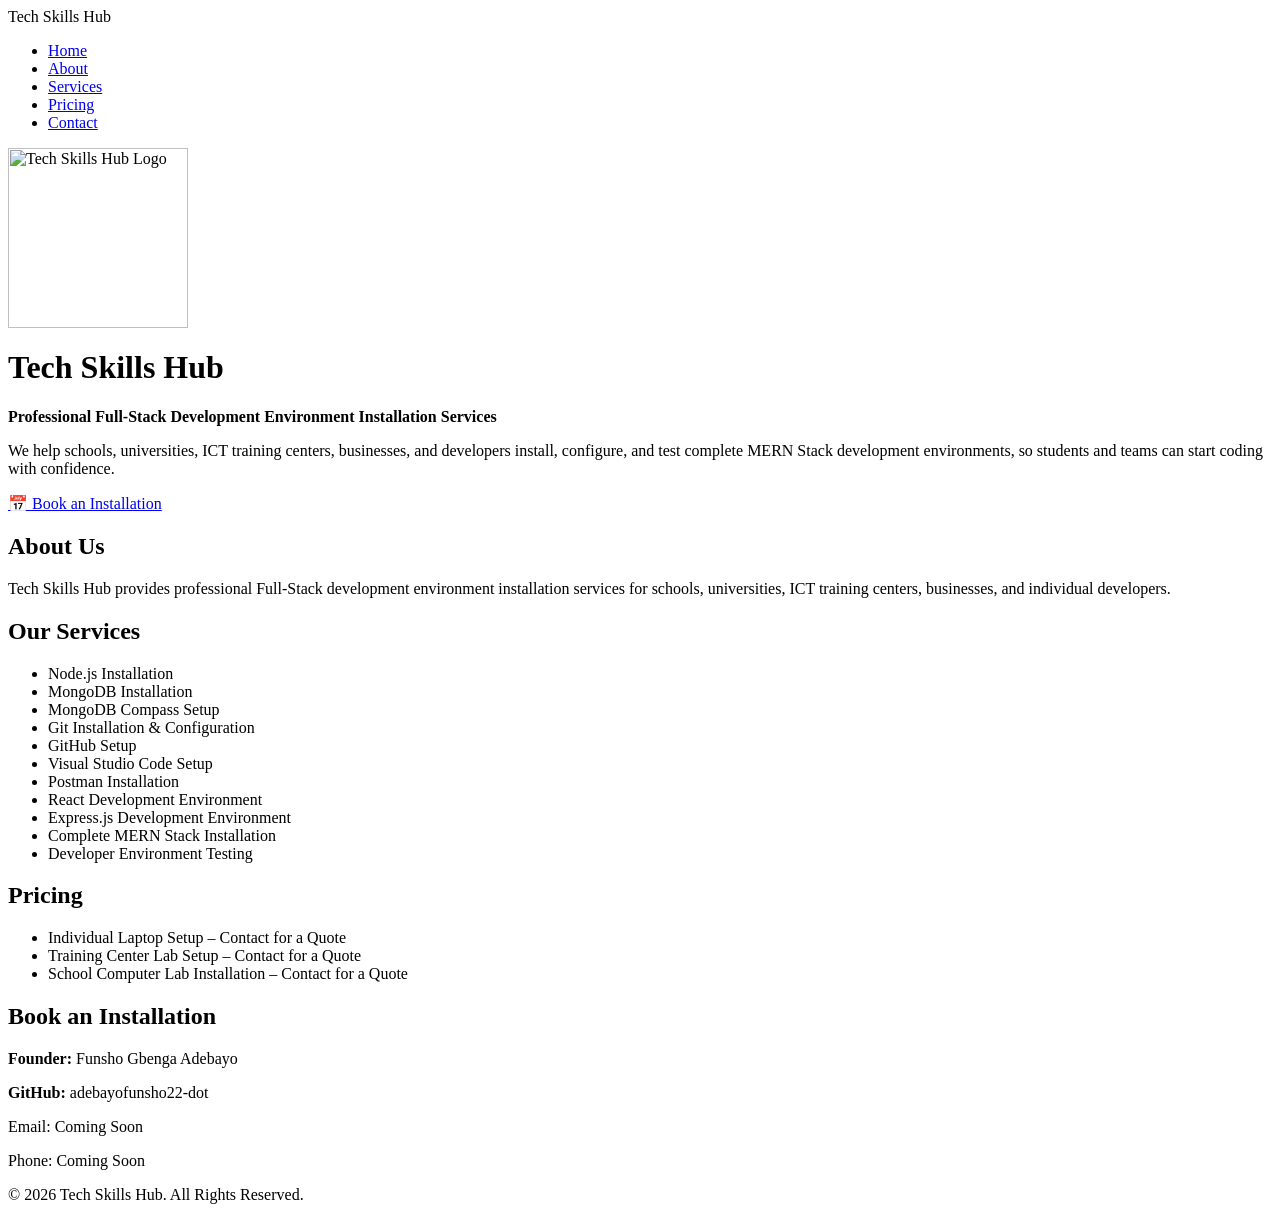
==== index.html @ 8b50cafe "Move website to repository root for GitHub Pages" ====
<body>

<nav>
    <div class="logo">Tech Skills Hub</div>

    <ul>
        <li><a href="#">Home</a></li>
        <li><a href="#about">About</a></li>
        <li><a href="#services">Services</a></li>
        <li><a href="#pricing">Pricing</a></li>
        <li><a href="#contact">Contact</a></li>
    </ul>
</nav>

<header>
    <img src="images/logo.png" alt="Tech Skills Hub Logo" width="180">

    <h1>Tech Skills Hub</h1>

    <p><strong>Professional Full-Stack Development Environment Installation Services</strong></p>

    <p>
        We help schools, universities, ICT training centers, businesses, and developers
        install, configure, and test complete MERN Stack development environments,
        so students and teams can start coding with confidence.
    </p>

    <a href="#contact" class="btn">📅 Book an Installation</a>
</header>

<section id="about">
    <h2>About Us</h2>

    <p>
        Tech Skills Hub provides professional Full-Stack development environment
        installation services for schools, universities, ICT training centers,
        businesses, and individual developers.
    </p>
</section>

<section id="services">
    <h2>Our Services</h2>

    <ul>
        <li>Node.js Installation</li>
        <li>MongoDB Installation</li>
        <li>MongoDB Compass Setup</li>
        <li>Git Installation & Configuration</li>
        <li>GitHub Setup</li>
        <li>Visual Studio Code Setup</li>
        <li>Postman Installation</li>
        <li>React Development Environment</li>
        <li>Express.js Development Environment</li>
        <li>Complete MERN Stack Installation</li>
        <li>Developer Environment Testing</li>
    </ul>
</section>

<section id="pricing">
    <h2>Pricing</h2>

    <ul>
        <li>Individual Laptop Setup – Contact for a Quote</li>
        <li>Training Center Lab Setup – Contact for a Quote</li>
        <li>School Computer Lab Installation – Contact for a Quote</li>
    </ul>
</section>

<section id="contact">
    <h2>Book an Installation</h2>

    <p><strong>Founder:</strong> Funsho Gbenga Adebayo</p>

    <p><strong>GitHub:</strong> adebayofunsho22-dot</p>

    <p>Email: Coming Soon</p>

    <p>Phone: Coming Soon</p>
</section>

<footer>
    <p>© 2026 Tech Skills Hub. All Rights Reserved.</p>
</footer>

</body>
</html>
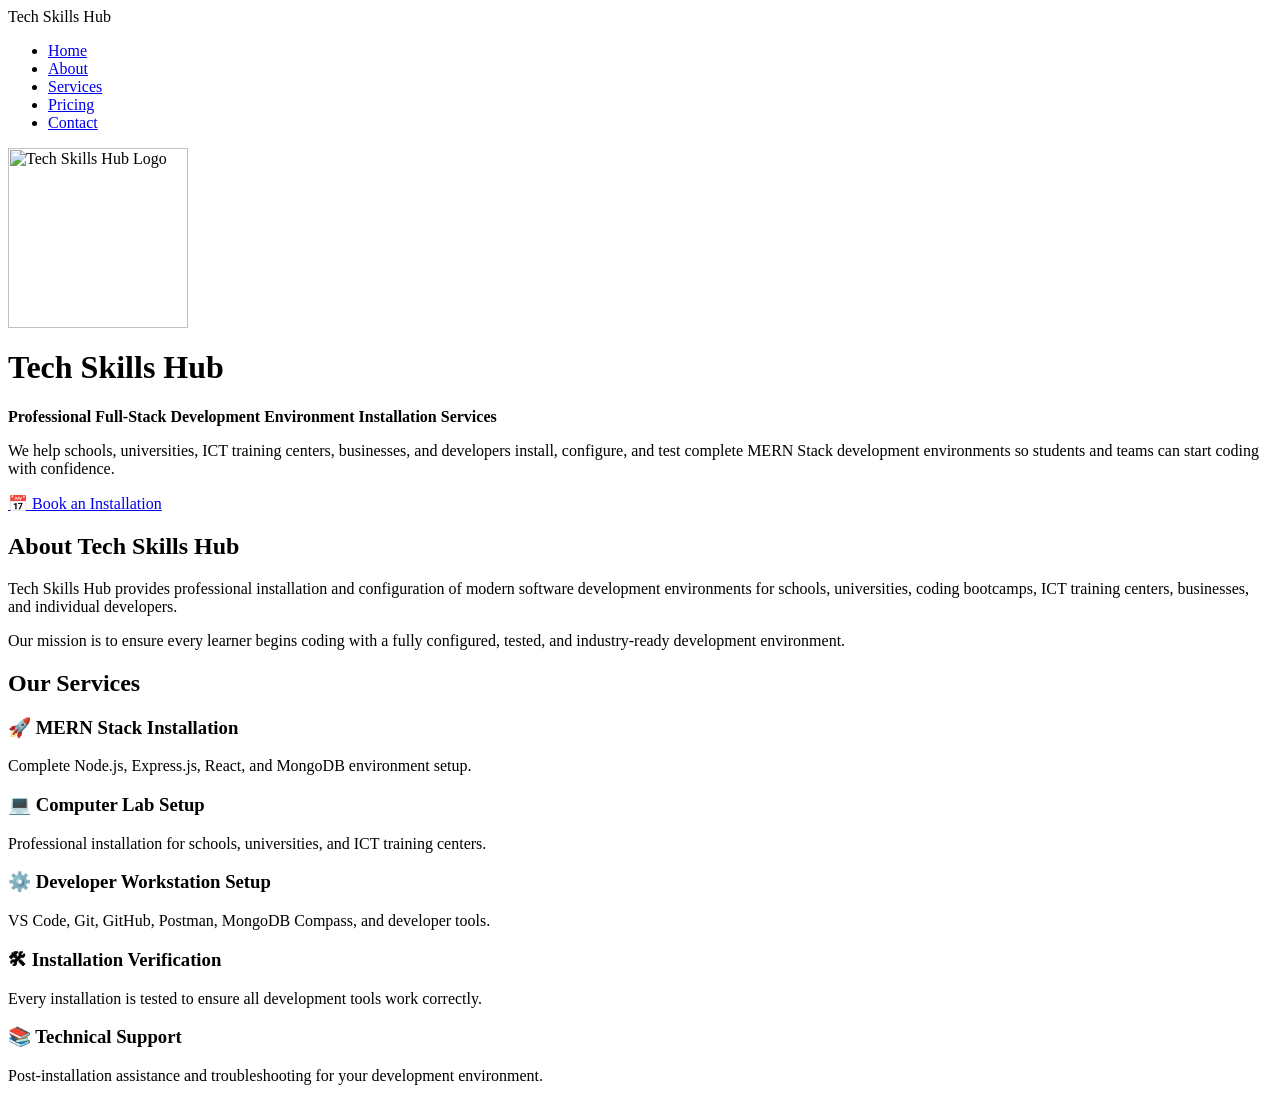
==== commit ef58187b: "Add modern service cards and responsive styling" ====
--- a/index.html
+++ b/index.html
@@ -20,67 +20,60 @@
     <p><strong>Professional Full-Stack Development Environment Installation Services</strong></p>
 
     <p>
-        We help schools, universities, ICT training centers, businesses, and developers
-        install, configure, and test complete MERN Stack development environments,
-        so students and teams can start coding with confidence.
+        We help schools, universities, ICT training centers, businesses, and
+        developers install, configure, and test complete MERN Stack
+        development environments so students and teams can start coding with
+        confidence.
     </p>
 
     <a href="#contact" class="btn">📅 Book an Installation</a>
 </header>
 
 <section id="about">
-    <h2>About Us</h2>
+
+    <h2>About Tech Skills Hub</h2>
 
     <p>
-        Tech Skills Hub provides professional Full-Stack development environment
-        installation services for schools, universities, ICT training centers,
+        Tech Skills Hub provides professional installation and configuration
+        of modern software development environments for schools,
+        universities, coding bootcamps, ICT training centers,
         businesses, and individual developers.
     </p>
+
+    <p>
+        Our mission is to ensure every learner begins coding with a fully
+        configured, tested, and industry-ready development environment.
+    </p>
+
 </section>
 
 <section id="services">
+
     <h2>Our Services</h2>
 
-    <ul>
-        <li>Node.js Installation</li>
-        <li>MongoDB Installation</li>
-        <li>MongoDB Compass Setup</li>
-        <li>Git Installation & Configuration</li>
-        <li>GitHub Setup</li>
-        <li>Visual Studio Code Setup</li>
-        <li>Postman Installation</li>
-        <li>React Development Environment</li>
-        <li>Express.js Development Environment</li>
-        <li>Complete MERN Stack Installation</li>
-        <li>Developer Environment Testing</li>
-    </ul>
+    <div class="service-card">
+        <h3>🚀 MERN Stack Installation</h3>
+        <p>Complete Node.js, Express.js, React, and MongoDB environment setup.</p>
+    </div>
+
+    <div class="service-card">
+        <h3>💻 Computer Lab Setup</h3>
+        <p>Professional installation for schools, universities, and ICT training centers.</p>
+    </div>
+
+    <div class="service-card">
+        <h3>⚙️ Developer Workstation Setup</h3>
+        <p>VS Code, Git, GitHub, Postman, MongoDB Compass, and developer tools.</p>
+    </div>
+
+    <div class="service-card">
+        <h3>🛠 Installation Verification</h3>
+        <p>Every installation is tested to ensure all development tools work correctly.</p>
+    </div>
+
+    <div class="service-card">
+        <h3>📚 Technical Support</h3>
+        <p>Post-installation assistance and troubleshooting for your development environment.</p>
+    </div>
+
 </section>
-
-<section id="pricing">
-    <h2>Pricing</h2>
-
-    <ul>
-        <li>Individual Laptop Setup – Contact for a Quote</li>
-        <li>Training Center Lab Setup – Contact for a Quote</li>
-        <li>School Computer Lab Installation – Contact for a Quote</li>
-    </ul>
-</section>
-
-<section id="contact">
-    <h2>Book an Installation</h2>
-
-    <p><strong>Founder:</strong> Funsho Gbenga Adebayo</p>
-
-    <p><strong>GitHub:</strong> adebayofunsho22-dot</p>
-
-    <p>Email: Coming Soon</p>
-
-    <p>Phone: Coming Soon</p>
-</section>
-
-<footer>
-    <p>© 2026 Tech Skills Hub. All Rights Reserved.</p>
-</footer>
-
-</body>
-</html>
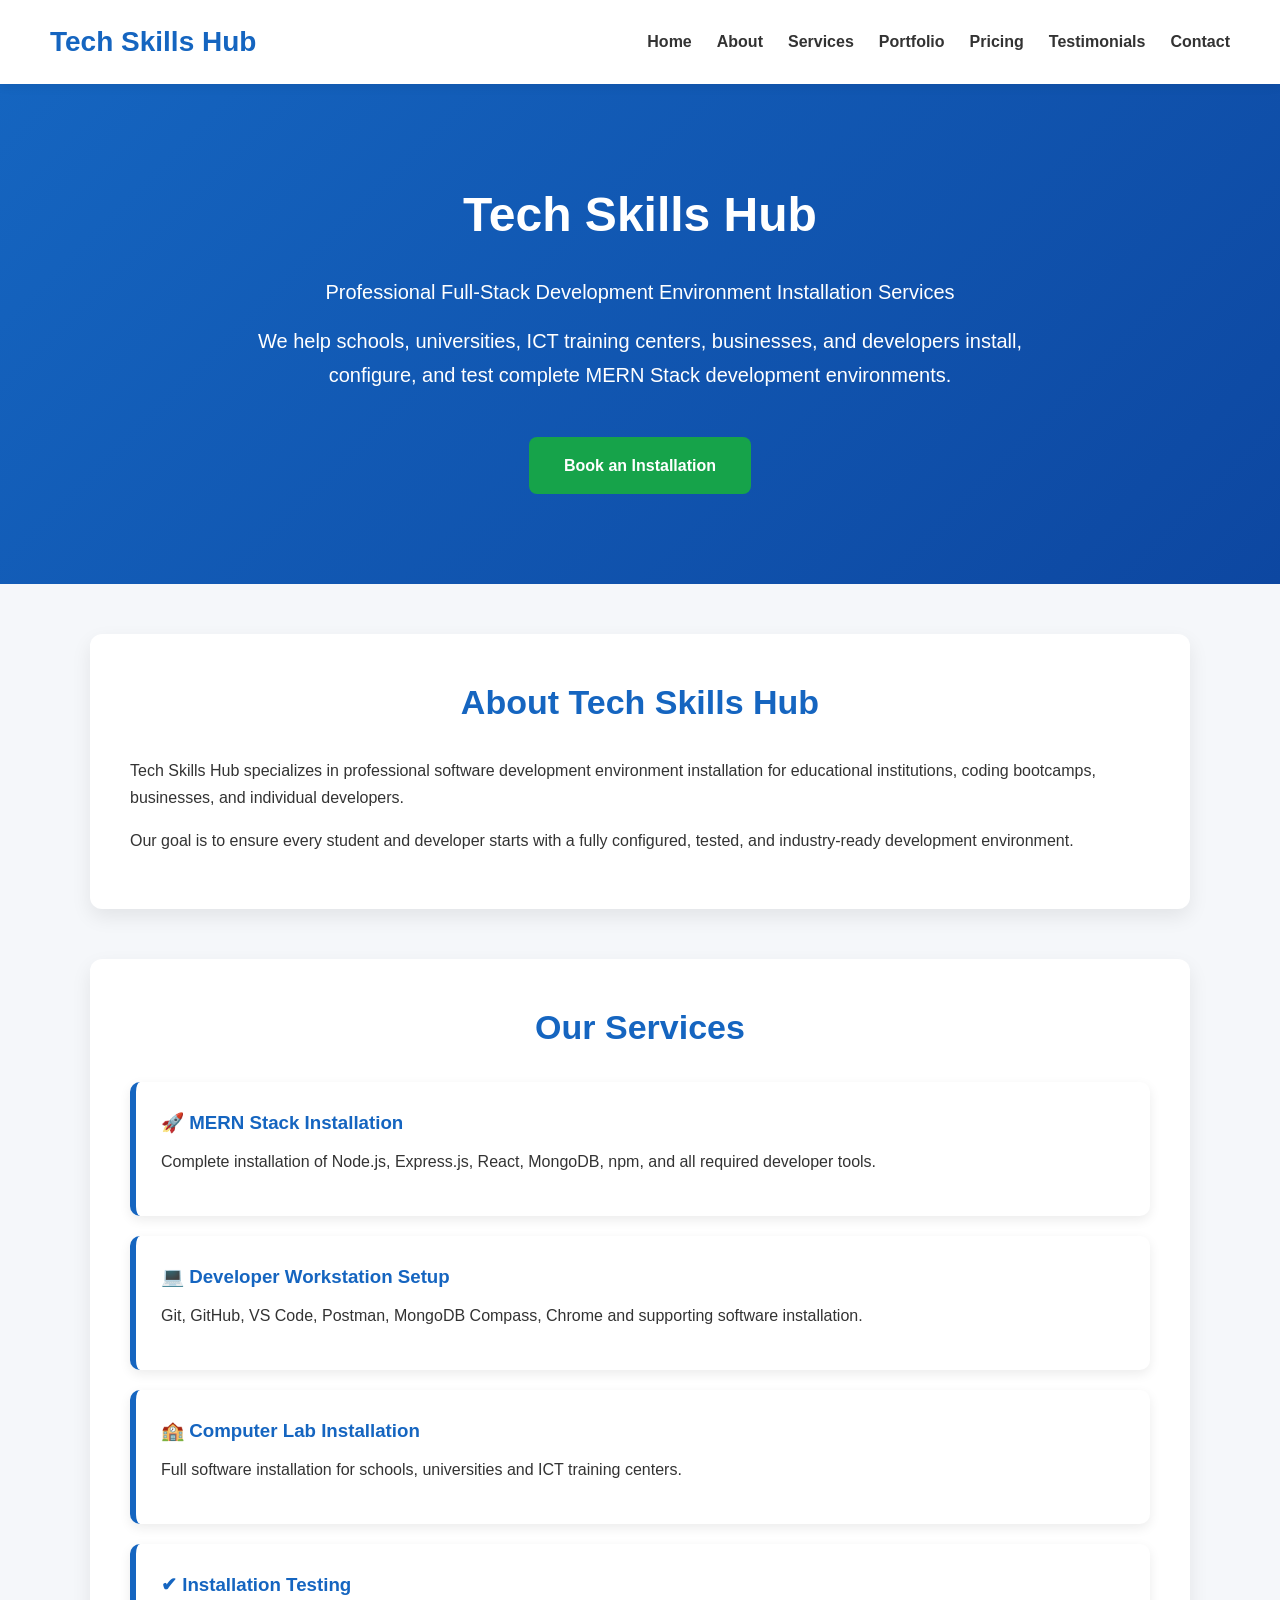
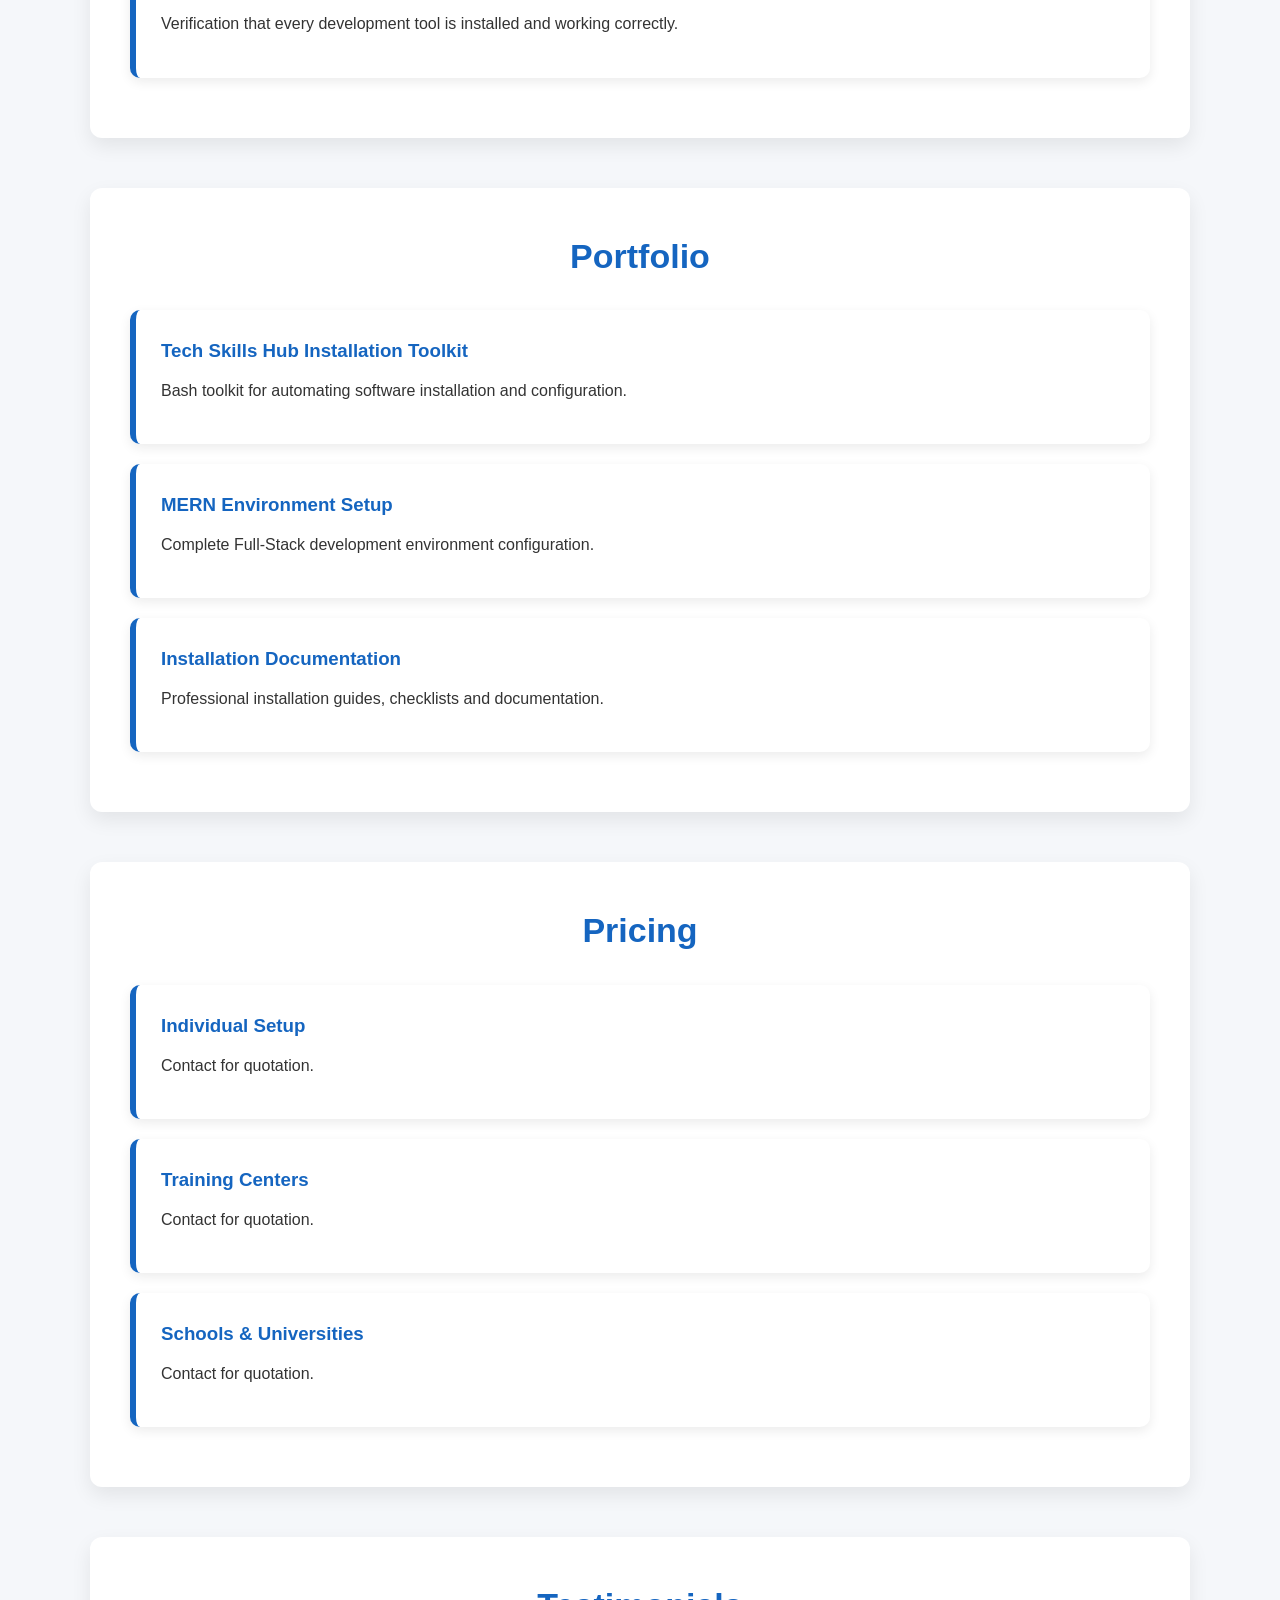
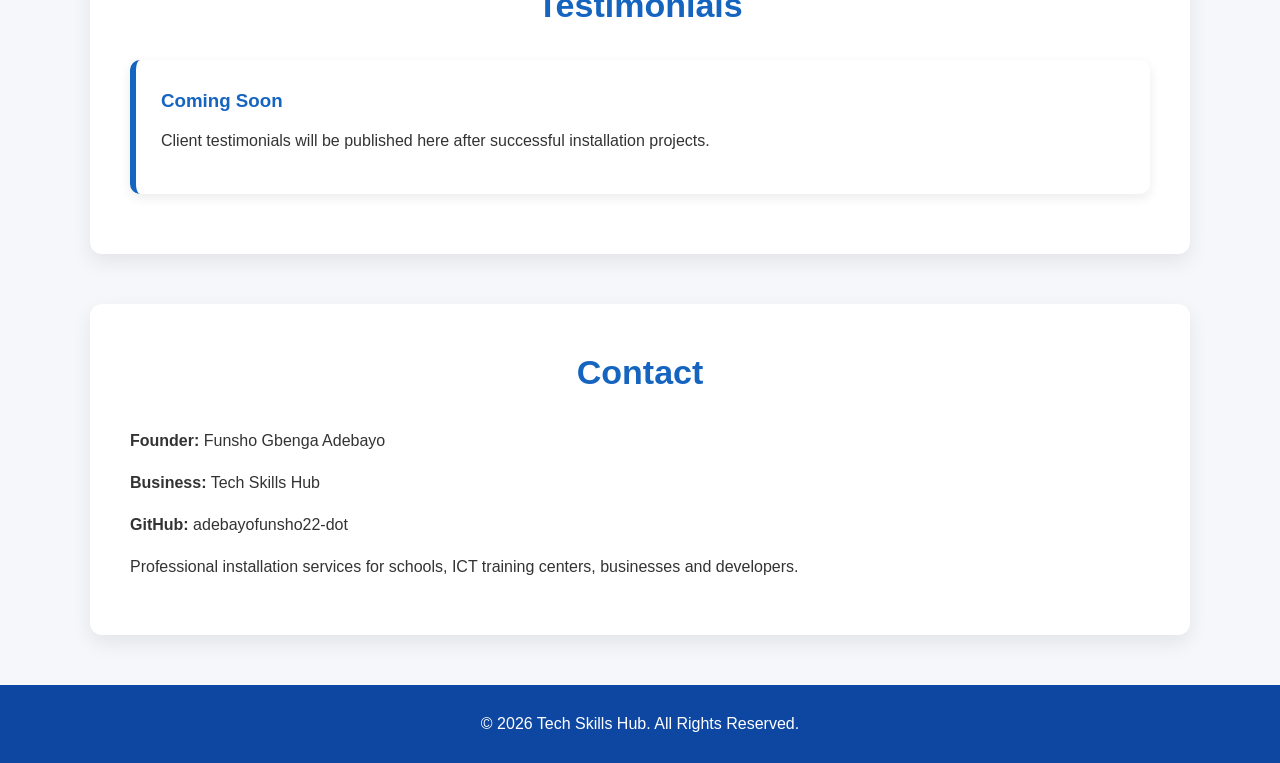
==== commit 03f4dbe9: "Replace index.html with clean Version 1.0" ====
--- a/index.html
+++ b/index.html
@@ -1,32 +1,44 @@
+<!DOCTYPE html>
+<html lang="en">
+<head>
+    <meta charset="UTF-8">
+    <meta name="viewport" content="width=device-width, initial-scale=1.0">
+    <title>Tech Skills Hub | Professional Full-Stack Installation Services</title>
+    <link rel="stylesheet" href="style.css">
+</head>
+
 <body>
 
 <nav>
     <div class="logo">Tech Skills Hub</div>
 
     <ul>
-        <li><a href="#">Home</a></li>
+        <li><a href="#home">Home</a></li>
         <li><a href="#about">About</a></li>
         <li><a href="#services">Services</a></li>
+        <li><a href="#portfolio">Portfolio</a></li>
         <li><a href="#pricing">Pricing</a></li>
+        <li><a href="#testimonials">Testimonials</a></li>
         <li><a href="#contact">Contact</a></li>
     </ul>
 </nav>
 
-<header>
-    <img src="images/logo.png" alt="Tech Skills Hub Logo" width="180">
+<header id="home">
 
     <h1>Tech Skills Hub</h1>
 
-    <p><strong>Professional Full-Stack Development Environment Installation Services</strong></p>
+    <p>
+        Professional Full-Stack Development Environment Installation Services
+    </p>
 
     <p>
         We help schools, universities, ICT training centers, businesses, and
         developers install, configure, and test complete MERN Stack
-        development environments so students and teams can start coding with
-        confidence.
+        development environments.
     </p>
 
-    <a href="#contact" class="btn">📅 Book an Installation</a>
+    <a href="#contact" class="btn">Book an Installation</a>
+
 </header>
 
 <section id="about">
@@ -34,15 +46,14 @@
     <h2>About Tech Skills Hub</h2>
 
     <p>
-        Tech Skills Hub provides professional installation and configuration
-        of modern software development environments for schools,
-        universities, coding bootcamps, ICT training centers,
-        businesses, and individual developers.
+        Tech Skills Hub specializes in professional software development
+        environment installation for educational institutions, coding
+        bootcamps, businesses, and individual developers.
     </p>
 
     <p>
-        Our mission is to ensure every learner begins coding with a fully
-        configured, tested, and industry-ready development environment.
+        Our goal is to ensure every student and developer starts with a
+        fully configured, tested, and industry-ready development environment.
     </p>
 
 </section>
@@ -53,27 +64,132 @@
 
     <div class="service-card">
         <h3>🚀 MERN Stack Installation</h3>
-        <p>Complete Node.js, Express.js, React, and MongoDB environment setup.</p>
+        <p>
+            Complete installation of Node.js, Express.js, React,
+            MongoDB, npm, and all required developer tools.
+        </p>
     </div>
 
     <div class="service-card">
-        <h3>💻 Computer Lab Setup</h3>
-        <p>Professional installation for schools, universities, and ICT training centers.</p>
+        <h3>💻 Developer Workstation Setup</h3>
+        <p>
+            Git, GitHub, VS Code, Postman, MongoDB Compass,
+            Chrome and supporting software installation.
+        </p>
     </div>
 
     <div class="service-card">
-        <h3>⚙️ Developer Workstation Setup</h3>
-        <p>VS Code, Git, GitHub, Postman, MongoDB Compass, and developer tools.</p>
+        <h3>🏫 Computer Lab Installation</h3>
+        <p>
+            Full software installation for schools,
+            universities and ICT training centers.
+        </p>
     </div>
 
     <div class="service-card">
-        <h3>🛠 Installation Verification</h3>
-        <p>Every installation is tested to ensure all development tools work correctly.</p>
+        <h3>✔ Installation Testing</h3>
+        <p>
+            Verification that every development tool
+            is installed and working correctly.
+        </p>
+    </div>
+
+</section>
+
+<section id="portfolio">
+
+    <h2>Portfolio</h2>
+
+    <div class="service-card">
+        <h3>Tech Skills Hub Installation Toolkit</h3>
+        <p>
+            Bash toolkit for automating software installation
+            and configuration.
+        </p>
     </div>
 
     <div class="service-card">
-        <h3>📚 Technical Support</h3>
-        <p>Post-installation assistance and troubleshooting for your development environment.</p>
+        <h3>MERN Environment Setup</h3>
+        <p>
+            Complete Full-Stack development environment
+            configuration.
+        </p>
+    </div>
+
+    <div class="service-card">
+        <h3>Installation Documentation</h3>
+        <p>
+            Professional installation guides,
+            checklists and documentation.
+        </p>
     </div>
 
 </section>
+
+<section id="pricing">
+
+    <h2>Pricing</h2>
+
+    <div class="service-card">
+        <h3>Individual Setup</h3>
+        <p>Contact for quotation.</p>
+    </div>
+
+    <div class="service-card">
+        <h3>Training Centers</h3>
+        <p>Contact for quotation.</p>
+    </div>
+
+    <div class="service-card">
+        <h3>Schools & Universities</h3>
+        <p>Contact for quotation.</p>
+    </div>
+
+</section>
+
+<section id="testimonials">
+
+    <h2>Testimonials</h2>
+
+    <div class="service-card">
+
+        <h3>Coming Soon</h3>
+
+        <p>
+            Client testimonials will be published here
+            after successful installation projects.
+        </p>
+
+    </div>
+
+</section>
+
+<section id="contact">
+
+    <h2>Contact</h2>
+
+    <p><strong>Founder:</strong> Funsho Gbenga Adebayo</p>
+
+    <p><strong>Business:</strong> Tech Skills Hub</p>
+
+    <p><strong>GitHub:</strong> adebayofunsho22-dot</p>
+
+    <p>
+        Professional installation services for schools,
+        ICT training centers, businesses and developers.
+    </p>
+
+</section>
+
+<footer>
+
+    <p>
+        © 2026 Tech Skills Hub. All Rights Reserved.
+    </p>
+
+</footer>
+
+<script src="script.js"></script>
+
+</body>
+</html>
--- a/style.css
+++ b/style.css
@@ -0,0 +1,225 @@
+/* ==========================================
+   Tech Skills Hub Website
+   Founder: Funsho Gbenga Adebayo
+========================================== */
+
+*{
+    margin:0;
+    padding:0;
+    box-sizing:border-box;
+}
+
+html{
+    scroll-behavior:smooth;
+}
+
+body{
+    font-family:Arial, Helvetica, sans-serif;
+    background:#f5f7fa;
+    color:#333;
+    line-height:1.7;
+}
+
+/* Navigation */
+
+nav{
+    background:#ffffff;
+    display:flex;
+    justify-content:space-between;
+    align-items:center;
+    padding:18px 50px;
+    position:sticky;
+    top:0;
+    z-index:1000;
+    box-shadow:0 2px 10px rgba(0,0,0,.08);
+}
+
+.logo{
+    font-size:28px;
+    font-weight:bold;
+    color:#1565c0;
+}
+
+nav ul{
+    display:flex;
+    list-style:none;
+}
+
+nav li{
+    margin-left:25px;
+}
+
+nav a{
+    text-decoration:none;
+    color:#333;
+    font-weight:bold;
+    transition:.3s;
+}
+
+nav a:hover{
+    color:#1565c0;
+}
+
+/* Hero */
+
+header{
+    background:linear-gradient(135deg,#1565c0,#0d47a1);
+    color:#fff;
+    text-align:center;
+    padding:90px 20px;
+}
+
+header h1{
+    font-size:48px;
+    margin-bottom:20px;
+}
+
+header p{
+    font-size:20px;
+    max-width:850px;
+    margin:15px auto;
+}
+
+header img{
+    width:140px;
+    margin-bottom:20px;
+}
+
+.btn{
+    display:inline-block;
+    margin-top:30px;
+    padding:15px 35px;
+    background:#16a34a;
+    color:#fff;
+    text-decoration:none;
+    border-radius:8px;
+    font-weight:bold;
+    transition:.3s;
+}
+
+.btn:hover{
+    background:#15803d;
+}
+
+/* Sections */
+
+section{
+    max-width:1100px;
+    margin:50px auto;
+    padding:40px;
+    background:#fff;
+    border-radius:12px;
+    box-shadow:0 8px 20px rgba(0,0,0,.08);
+}
+
+section h2{
+    text-align:center;
+    color:#1565c0;
+    margin-bottom:25px;
+    font-size:34px;
+}
+
+section p{
+    margin-bottom:15px;
+}
+
+/* Service Cards */
+
+.service-card{
+    background:#ffffff;
+    border-left:6px solid #1565c0;
+    padding:25px;
+    margin:20px 0;
+    border-radius:10px;
+    box-shadow:0 4px 12px rgba(0,0,0,.08);
+    transition:.3s;
+}
+
+.service-card:hover{
+    transform:translateY(-6px);
+    box-shadow:0 12px 24px rgba(0,0,0,.15);
+}
+
+.service-card h3{
+    color:#1565c0;
+    margin-bottom:10px;
+}
+
+/* Pricing Cards */
+
+.price-card{
+    background:#1565c0;
+    color:white;
+    padding:30px;
+    border-radius:12px;
+    text-align:center;
+    margin:20px 0;
+}
+
+.price-card h3{
+    margin-bottom:15px;
+}
+
+.price{
+    font-size:32px;
+    margin:20px 0;
+    font-weight:bold;
+}
+
+/* Contact */
+
+.contact{
+    text-align:center;
+}
+
+.contact p{
+    margin:10px 0;
+}
+
+/* Footer */
+
+footer{
+    background:#0d47a1;
+    color:white;
+    text-align:center;
+    padding:25px;
+    margin-top:40px;
+}
+
+/* Responsive */
+
+@media(max-width:768px){
+
+nav{
+    flex-direction:column;
+    padding:20px;
+}
+
+nav ul{
+    flex-direction:column;
+    text-align:center;
+    margin-top:15px;
+}
+
+nav li{
+    margin:10px 0;
+}
+
+header h1{
+    font-size:34px;
+}
+
+header p{
+    font-size:17px;
+}
+
+section{
+    margin:20px;
+    padding:25px;
+}
+
+.logo{
+    margin-bottom:15px;
+}
+
+}
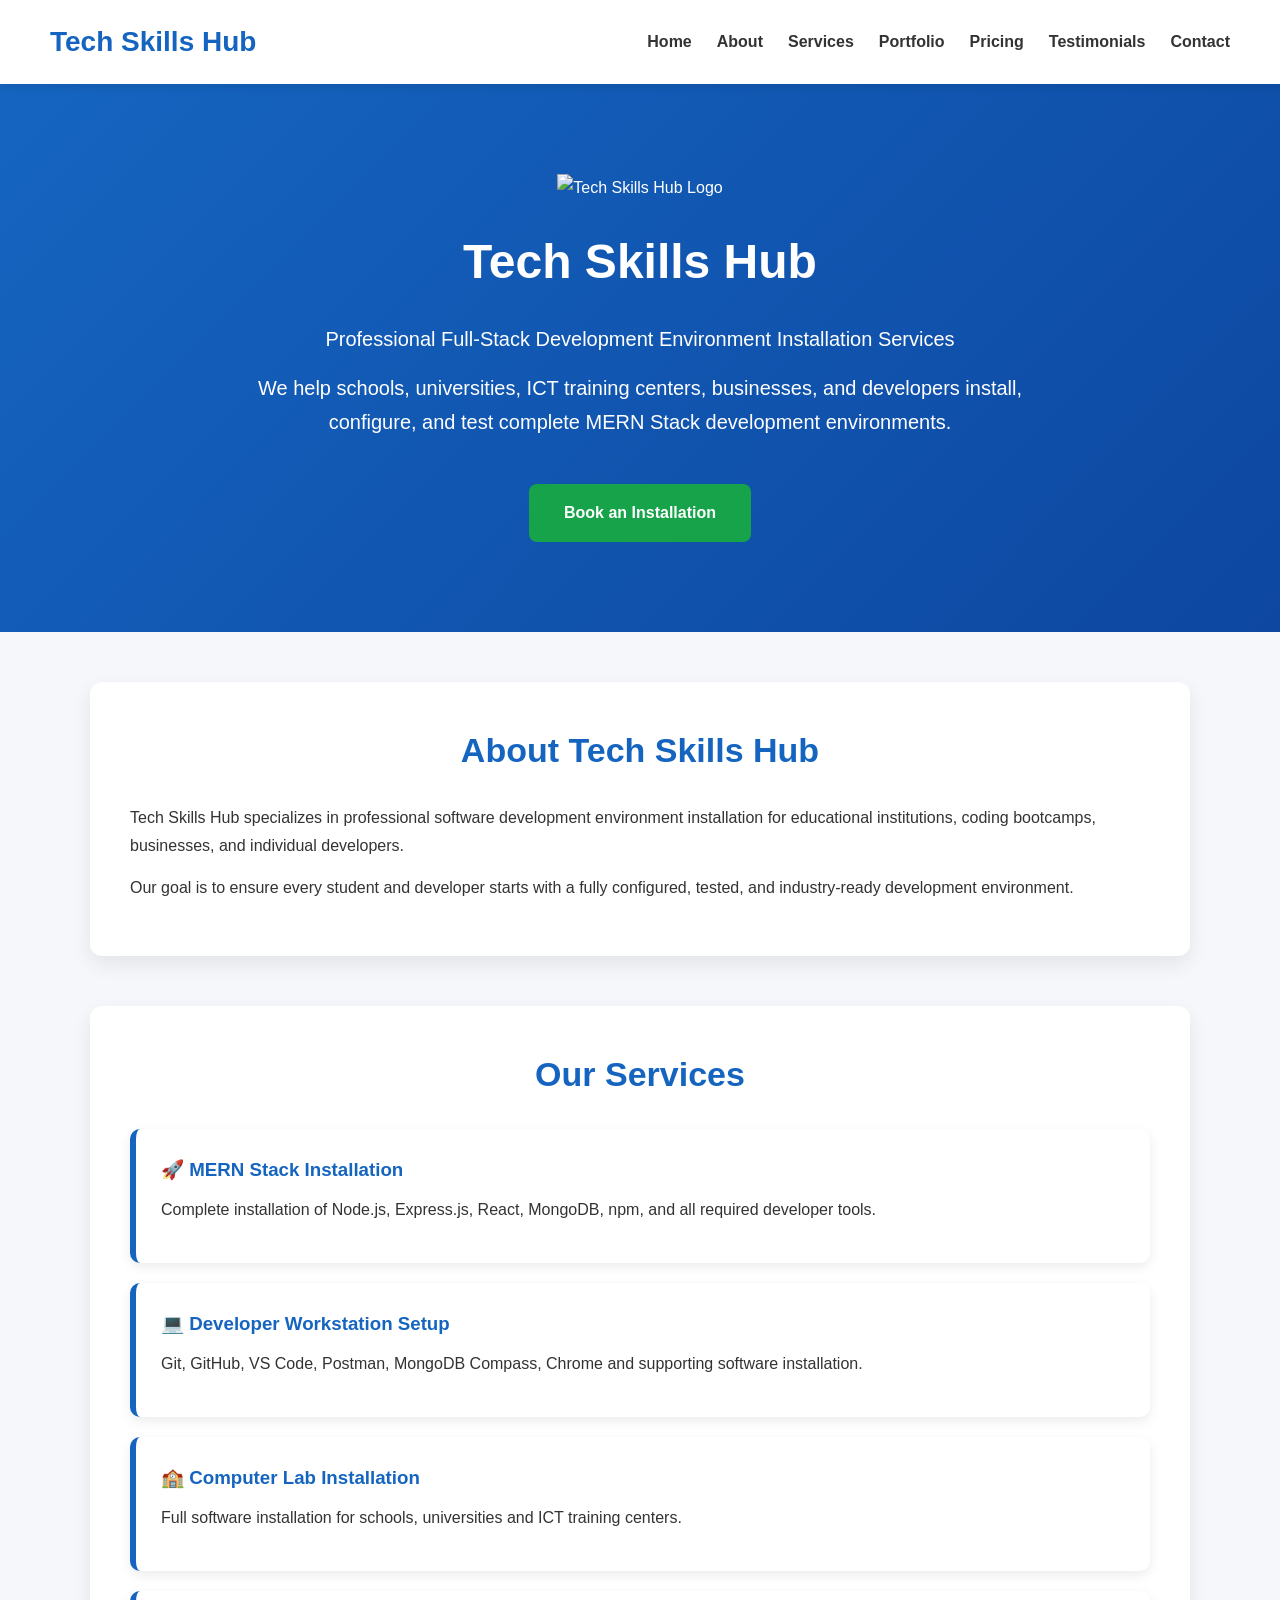
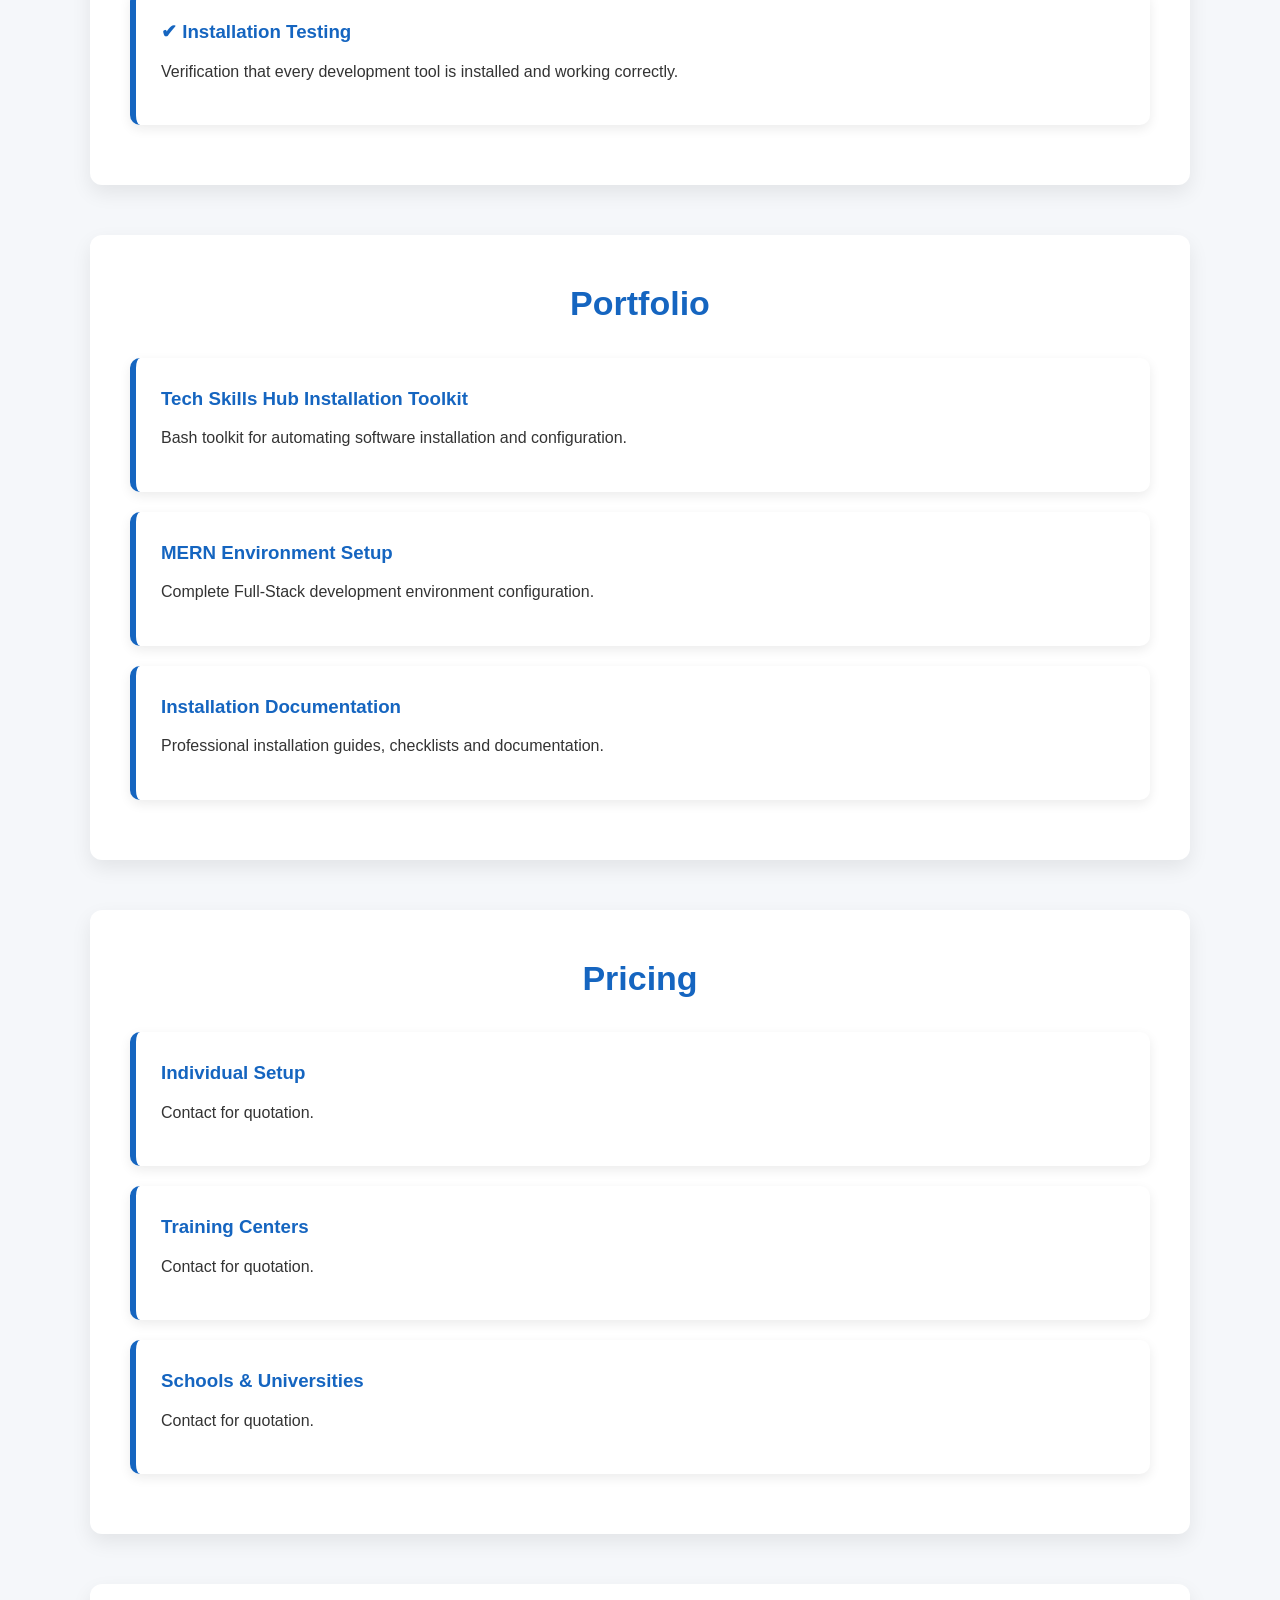
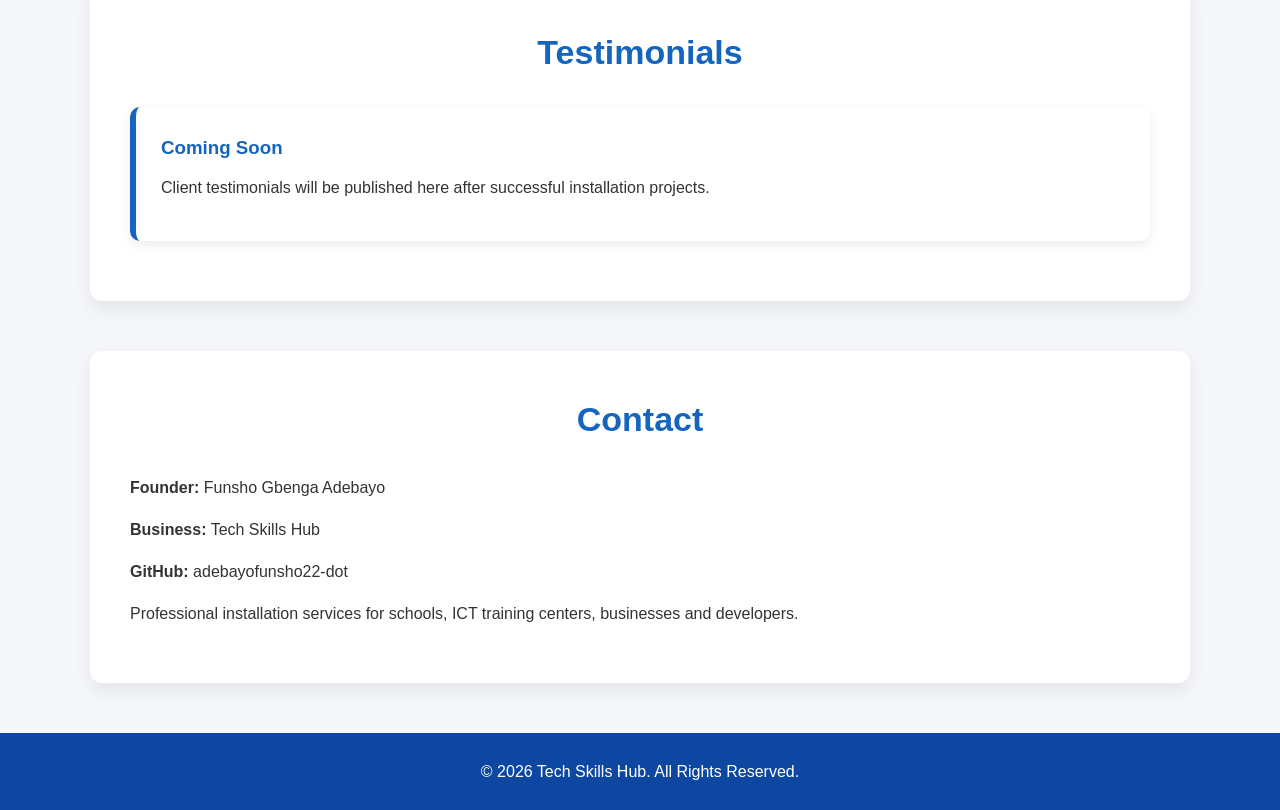
==== commit daa12b74: "Add logo to hero section" ====
--- a/index.html
+++ b/index.html
@@ -24,6 +24,10 @@
 </nav>
 
 <header id="home">
+
+<img src="assets/images/logo.png"
+     alt="Tech Skills Hub Logo"
+     class="hero-logo">
 
     <h1>Tech Skills Hub</h1>
 
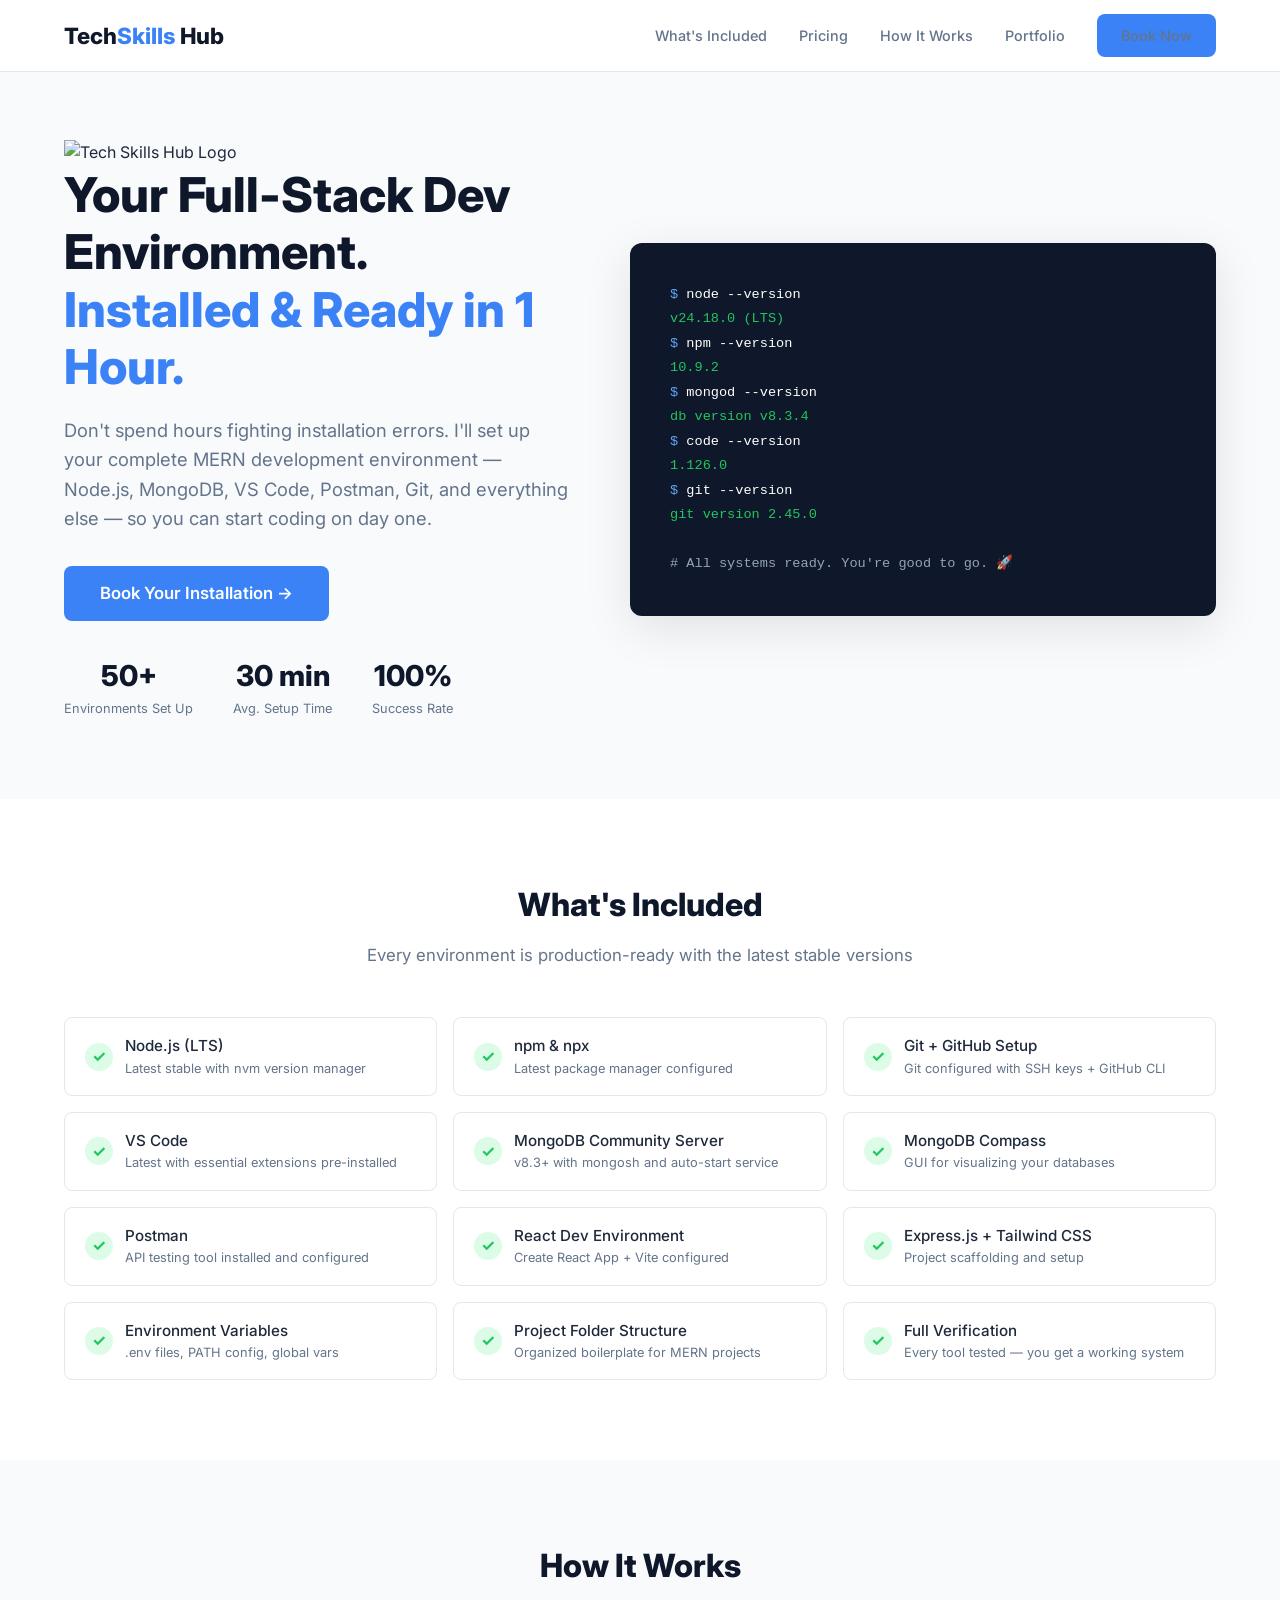
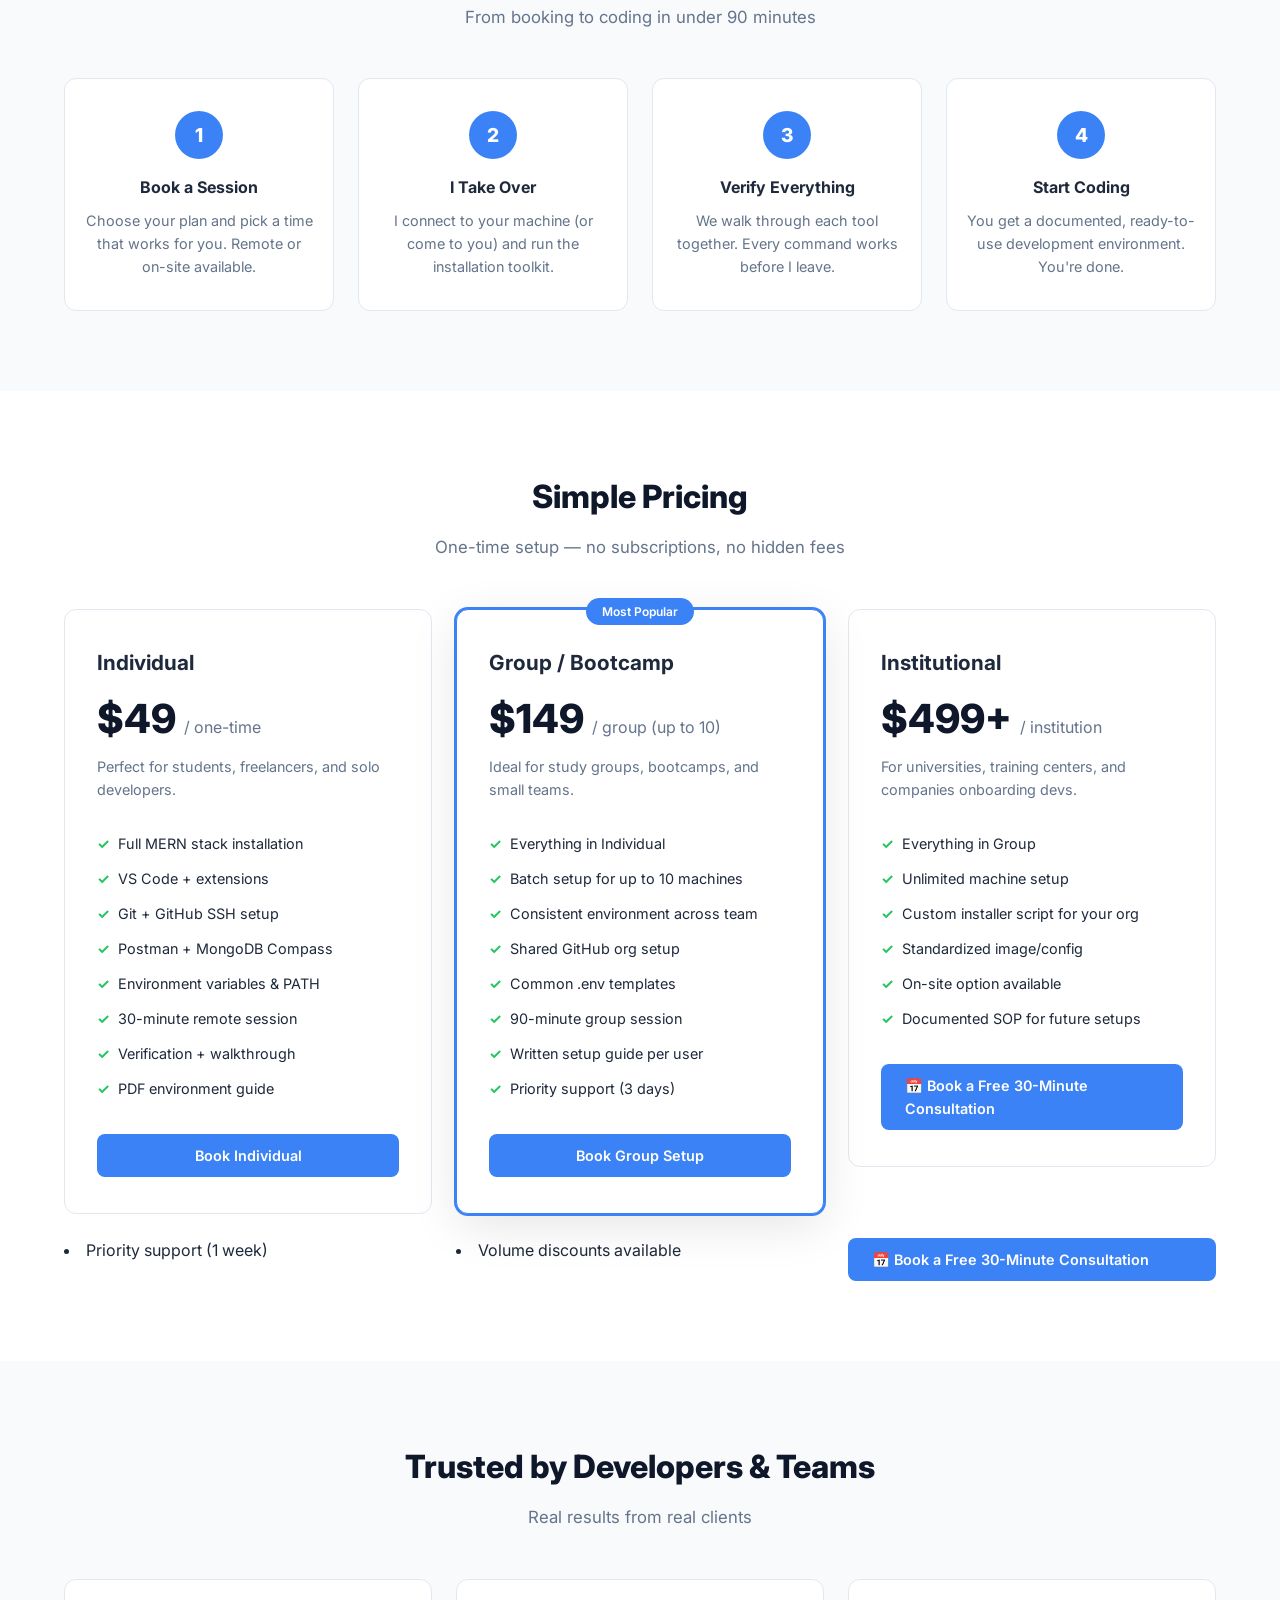
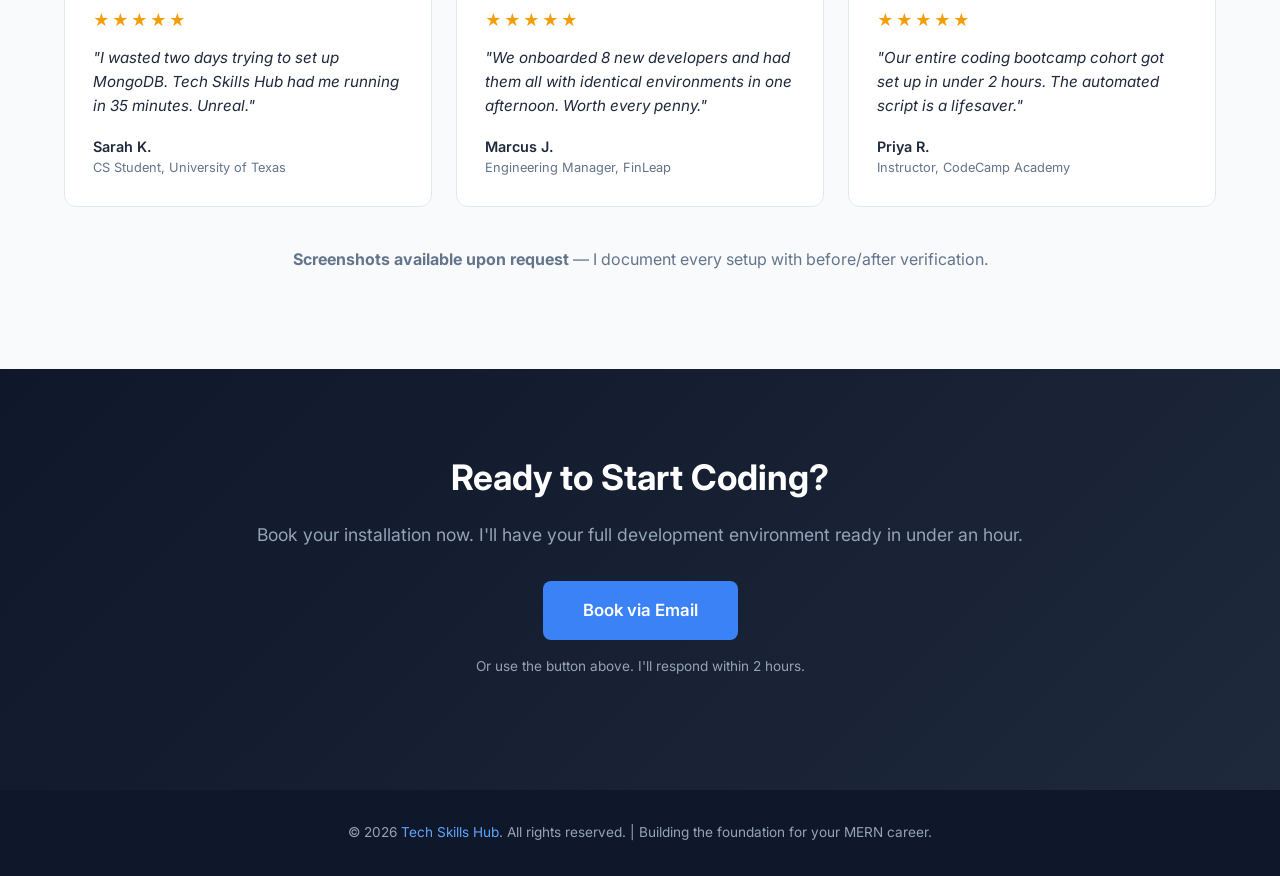
==== commit cc8ccde4: "Replace email booking with Calendly booking link" ====
--- a/index.html
+++ b/index.html
@@ -1,199 +1,576 @@
+
+
+
+
+
+
 <!DOCTYPE html>
 <html lang="en">
 <head>
-    <meta charset="UTF-8">
-    <meta name="viewport" content="width=device-width, initial-scale=1.0">
-    <title>Tech Skills Hub | Professional Full-Stack Installation Services</title>
-    <link rel="stylesheet" href="style.css">
+    <meta charset="UTF-8" />
+    <meta name="viewport" content="width=device-width, initial-scale=1.0" />
+    <title>Tech Skills Hub – Full-Stack Installation Service</title>
+    <link href="https://fonts.googleapis.com/css2?family=Inter:opsz,wght@14..32,400;14..32,500;14..32,600;14..32,700;14..32,800&display=swap" rel="stylesheet" />
+    <style>
+        :root {
+            --primary: #0f172a;
+            --accent: #3b82f6;
+            --accent-light: #60a5fa;
+            --accent-dark: #2563eb;
+            --bg: #ffffff;
+            --bg-alt: #f8fafc;
+            --text: #1e293b;
+            --text-muted: #64748b;
+            --border: #e2e8f0;
+            --success: #22c55e;
+            --radius: 12px;
+            --shadow: 0 4px 24px rgba(0,0,0,0.06);
+            --shadow-lg: 0 12px 48px rgba(0,0,0,0.1);
+        }
+        * { margin: 0; padding: 0; box-sizing: border-box; }
+        body {
+            font-family: 'Inter', -apple-system, BlinkMacSystemFont, sans-serif;
+            color: var(--text);
+            background: var(--bg);
+            line-height: 1.6;
+        }
+        .container { max-width: 1200px; margin: 0 auto; padding: 0 24px; }
+
+        /* Navigation */
+        nav {
+            position: fixed;
+            top: 0; left: 0; right: 0;
+            background: rgba(255,255,255,0.92);
+            backdrop-filter: blur(12px);
+            border-bottom: 1px solid var(--border);
+            z-index: 1000;
+            padding: 14px 0;
+        }
+        nav .container {
+            display: flex;
+            align-items: center;
+            justify-content: space-between;
+        }
+        .logo {
+            font-weight: 800;
+            font-size: 1.4rem;
+            color: var(--primary);
+        }
+        .logo span { color: var(--accent); }
+        .nav-links { display: flex; gap: 32px; align-items: center; }
+        .nav-links a {
+            text-decoration: none;
+            color: var(--text-muted);
+            font-weight: 500;
+            font-size: 0.9rem;
+            transition: color 0.2s;
+        }
+        .nav-links a:hover { color: var(--accent); }
+        .btn {
+            display: inline-block;
+            padding: 10px 24px;
+            border-radius: 8px;
+            font-weight: 600;
+            font-size: 0.9rem;
+            text-decoration: none;
+            transition: all 0.2s;
+            cursor: pointer;
+            border: none;
+        }
+        .btn-primary {
+            background: var(--accent);
+            color: #fff;
+        }
+        .btn-primary:hover {
+            background: var(--accent-dark);
+            transform: translateY(-1px);
+            box-shadow: 0 4px 12px rgba(59,130,246,0.4);
+        }
+        .btn-outline {
+            background: transparent;
+            color: var(--accent);
+            border: 2px solid var(--accent);
+        }
+        .btn-outline:hover {
+            background: var(--accent);
+            color: #fff;
+        }
+        .btn-large {
+            padding: 14px 36px;
+            font-size: 1.05rem;
+        }
+
+        /* Hero */
+        .hero {
+            padding: 140px 0 80px;
+            background: linear-gradient(135deg, #f8fafc 0%, #eff6ff 50%, #dbeafe 100%);
+        }
+        .hero .container {
+            display: flex;
+            align-items: center;
+            gap: 60px;
+        }
+        .hero-content { flex: 1; }
+        .hero-content h1 {
+            font-size: 3rem;
+            font-weight: 800;
+            line-height: 1.2;
+            margin-bottom: 20px;
+            color: var(--primary);
+        }
+        .hero-content h1 span { color: var(--accent); }
+        .hero-content p {
+            font-size: 1.15rem;
+            color: var(--text-muted);
+            margin-bottom: 32px;
+            max-width: 540px;
+        }
+        .hero-stats {
+            display: flex;
+            gap: 40px;
+            margin-top: 32px;
+        }
+        .hero-stats div {
+            text-align: center;
+        }
+        .hero-stats .num {
+            font-size: 1.8rem;
+            font-weight: 800;
+            color: var(--primary);
+        }
+        .hero-stats .label {
+            font-size: 0.8rem;
+            color: var(--text-muted);
+        }
+        .hero-visual {
+            flex: 1;
+            background: var(--primary);
+            border-radius: var(--radius);
+            padding: 40px;
+            color: #fff;
+            box-shadow: var(--shadow-lg);
+        }
+        .hero-visual .terminal {
+            font-family: 'SF Mono', 'Fira Code', monospace;
+            font-size: 0.85rem;
+            line-height: 1.8;
+        }
+        .hero-visual .terminal .prompt { color: var(--accent-light); }
+        .hero-visual .terminal .comment { color: #94a3b8; }
+        .hero-visual .terminal .success { color: var(--success); }
+
+        /* Sections */
+        section { padding: 80px 0; }
+        section:nth-child(even) { background: var(--bg-alt); }
+        .section-title {
+            text-align: center;
+            font-size: 2rem;
+            font-weight: 800;
+            margin-bottom: 12px;
+            color: var(--primary);
+        }
+        .section-subtitle {
+            text-align: center;
+            color: var(--text-muted);
+            margin-bottom: 48px;
+            font-size: 1.05rem;
+        }
+
+        /* What's Included / Checklist */
+        .checklist-grid {
+            display: grid;
+            grid-template-columns: repeat(auto-fit, minmax(280px, 1fr));
+            gap: 16px;
+        }
+        .checklist-item {
+            display: flex;
+            align-items: center;
+            gap: 12px;
+            padding: 16px 20px;
+            background: var(--bg);
+            border: 1px solid var(--border);
+            border-radius: 8px;
+            transition: all 0.2s;
+        }
+        .checklist-item:hover {
+            border-color: var(--accent);
+            box-shadow: var(--shadow);
+        }
+        .checklist-item .icon {
+            width: 28px; height: 28px;
+            border-radius: 50%;
+            background: #dcfce7;
+            color: var(--success);
+            display: flex;
+            align-items: center;
+            justify-content: center;
+            font-weight: bold;
+            flex-shrink: 0;
+        }
+        .checklist-item .name { font-weight: 500; font-size: 0.95rem; }
+        .checklist-item .desc { font-size: 0.8rem; color: var(--text-muted); }
+
+        /* Pricing */
+        .pricing-grid {
+            display: grid;
+            grid-template-columns: repeat(auto-fit, minmax(300px, 1fr));
+            gap: 24px;
+            align-items: start;
+        }
+        .pricing-card {
+            background: var(--bg);
+            border: 1px solid var(--border);
+            border-radius: var(--radius);
+            padding: 36px 32px;
+            transition: all 0.25s;
+        }
+        .pricing-card:hover {
+            transform: translateY(-4px);
+            box-shadow: var(--shadow-lg);
+        }
+        .pricing-card.featured {
+            border-color: var(--accent);
+            box-shadow: 0 0 0 2px var(--accent), var(--shadow-lg);
+            position: relative;
+        }
+        .pricing-card.featured::before {
+            content: 'Most Popular';
+            position: absolute;
+            top: -12px; left: 50%;
+            transform: translateX(-50%);
+            background: var(--accent);
+            color: #fff;
+            padding: 4px 16px;
+            border-radius: 20px;
+            font-size: 0.75rem;
+            font-weight: 600;
+        }
+        .pricing-card h3 {
+            font-size: 1.3rem;
+            margin-bottom: 8px;
+        }
+        .pricing-card .price {
+            font-size: 2.5rem;
+            font-weight: 800;
+            color: var(--primary);
+            margin-bottom: 4px;
+        }
+        .pricing-card .price span {
+            font-size: 1rem;
+            font-weight: 400;
+            color: var(--text-muted);
+        }
+        .pricing-card .desc {
+            color: var(--text-muted);
+            font-size: 0.9rem;
+            margin-bottom: 24px;
+        }
+        .pricing-card ul {
+            list-style: none;
+            margin-bottom: 28px;
+        }
+        .pricing-card ul li {
+            padding: 6px 0;
+            font-size: 0.9rem;
+            display: flex;
+            align-items: center;
+            gap: 8px;
+        }
+        .pricing-card ul li::before {
+            content: '✓';
+            color: var(--success);
+            font-weight: 700;
+        }
+
+        /* Portfolio / Testimonials */
+        .testimonial-grid {
+            display: grid;
+            grid-template-columns: repeat(auto-fit, minmax(320px, 1fr));
+            gap: 24px;
+        }
+        .testimonial-card {
+            background: var(--bg);
+            border: 1px solid var(--border);
+            border-radius: var(--radius);
+            padding: 28px;
+        }
+        .testimonial-card .stars { color: #f59e0b; letter-spacing: 2px; margin-bottom: 12px; }
+        .testimonial-card blockquote {
+            font-style: italic;
+            color: var(--text);
+            margin-bottom: 16px;
+            font-size: 0.95rem;
+        }
+        .testimonial-card .author { font-weight: 600; font-size: 0.9rem; }
+        .testimonial-card .role { font-size: 0.8rem; color: var(--text-muted); }
+
+        /* Process */
+        .process-steps {
+            display: grid;
+            grid-template-columns: repeat(auto-fit, minmax(220px, 1fr));
+            gap: 24px;
+            counter-reset: step;
+        }
+        .process-step {
+            text-align: center;
+            padding: 32px 20px;
+            background: var(--bg);
+            border: 1px solid var(--border);
+            border-radius: var(--radius);
+            position: relative;
+        }
+        .process-step .num {
+            width: 48px; height: 48px;
+            background: var(--accent);
+            color: #fff;
+            border-radius: 50%;
+            display: flex;
+            align-items: center;
+            justify-content: center;
+            font-weight: 800;
+            font-size: 1.2rem;
+            margin: 0 auto 16px;
+        }
+        .process-step h4 { margin-bottom: 8px; }
+        .process-step p { font-size: 0.9rem; color: var(--text-muted); }
+
+        /* CTA */
+        .cta {
+            text-align: center;
+            padding: 80px 0;
+            background: linear-gradient(135deg, var(--primary) 0%, #1e293b 100%);
+            color: #fff;
+        }
+        .cta h2 { font-size: 2.2rem; margin-bottom: 16px; }
+        .cta p { color: #94a3b8; margin-bottom: 32px; font-size: 1.1rem; }
+        .cta .btn-primary { background: var(--accent); font-size: 1.05rem; padding: 16px 40px; }
+        .cta .btn-primary:hover { background: var(--accent-light); }
+
+        /* Footer */
+        footer {
+            background: var(--primary);
+            color: #94a3b8;
+            padding: 32px 0;
+            text-align: center;
+            font-size: 0.85rem;
+        }
+        footer a { color: var(--accent-light); text-decoration: none; }
+
+        /* Responsive */
+        @media (max-width: 768px) {
+            .hero .container { flex-direction: column; }
+            .hero-content h1 { font-size: 2rem; }
+            .hero-visual { width: 100%; }
+            .nav-links { display: none; }
+            .pricing-grid { grid-template-columns: 1fr; }
+        }
+    </style>
 </head>
-
 <body>
 
+<!-- Navigation -->
 <nav>
-    <div class="logo">Tech Skills Hub</div>
-
-    <ul>
-        <li><a href="#home">Home</a></li>
-        <li><a href="#about">About</a></li>
-        <li><a href="#services">Services</a></li>
-        <li><a href="#portfolio">Portfolio</a></li>
-        <li><a href="#pricing">Pricing</a></li>
-        <li><a href="#testimonials">Testimonials</a></li>
-        <li><a href="#contact">Contact</a></li>
-    </ul>
+    <div class="container">
+        <div class="logo">Tech<span>Skills</span> Hub</div>
+        <div class="nav-links">
+            <a href="#services">What's Included</a>
+            <a href="#pricing">Pricing</a>
+            <a href="#process">How It Works</a>
+            <a href="#portfolio">Portfolio</a>
+            <a href="#book" class="btn btn-primary">Book Now</a>
+        </div>
+    </div>
 </nav>
 
-<header id="home">
-
-<img src="assets/images/logo.png"
-     alt="Tech Skills Hub Logo"
-     class="hero-logo">
-
-    <h1>Tech Skills Hub</h1>
-
-    <p>
-        Professional Full-Stack Development Environment Installation Services
-    </p>
-
-    <p>
-        We help schools, universities, ICT training centers, businesses, and
-        developers install, configure, and test complete MERN Stack
-        development environments.
-    </p>
-
-    <a href="#contact" class="btn">Book an Installation</a>
-
-</header>
-
-<section id="about">
-
-    <h2>About Tech Skills Hub</h2>
-
-    <p>
-        Tech Skills Hub specializes in professional software development
-        environment installation for educational institutions, coding
-        bootcamps, businesses, and individual developers.
-    </p>
-
-    <p>
-        Our goal is to ensure every student and developer starts with a
-        fully configured, tested, and industry-ready development environment.
-    </p>
-
+<!-- Hero -->
+<section class="hero">
+    <div class="container">
+        <div class="hero-content">
+<img src="images/logo.png" alt="Tech Skills Hub Logo">
+            <h1>Your Full-Stack Dev Environment.<br /><span>Installed & Ready in 1 Hour.</span></h1>
+            <p>Don't spend hours fighting installation errors. I'll set up your complete MERN development environment — Node.js, MongoDB, VS Code, Postman, Git, and everything else — so you can start coding on day one.</p>
+            <a href="#book" class="btn btn-primary btn-large">Book Your Installation →</a>
+            <div class="hero-stats">
+                <div><div class="num">50+</div><div class="label">Environments Set Up</div></div>
+                <div><div class="num">30 min</div><div class="label">Avg. Setup Time</div></div>
+                <div><div class="num">100%</div><div class="label">Success Rate</div></div>
+            </div>
+        </div>
+        <div class="hero-visual">
+            <div class="terminal">
+                <div><span class="prompt">$</span> node --version</div>
+                <div class="success">v24.18.0 (LTS)</div>
+                <div><span class="prompt">$</span> npm --version</div>
+                <div class="success">10.9.2</div>
+                <div><span class="prompt">$</span> mongod --version</div>
+                <div class="success">db version v8.3.4</div>
+                <div><span class="prompt">$</span> code --version</div>
+                <div class="success">1.126.0</div>
+                <div><span class="prompt">$</span> git --version</div>
+                <div class="success">git version 2.45.0</div>
+                <div>&nbsp;</div>
+                <div><span class="comment"># All systems ready. You're good to go. 🚀</span></div>
+            </div>
+        </div>
+    </div>
 </section>
 
+<!-- What's Included -->
 <section id="services">
-
-    <h2>Our Services</h2>
-
-    <div class="service-card">
-        <h3>🚀 MERN Stack Installation</h3>
-        <p>
-            Complete installation of Node.js, Express.js, React,
-            MongoDB, npm, and all required developer tools.
-        </p>
-    </div>
-
-    <div class="service-card">
-        <h3>💻 Developer Workstation Setup</h3>
-        <p>
-            Git, GitHub, VS Code, Postman, MongoDB Compass,
-            Chrome and supporting software installation.
-        </p>
-    </div>
-
-    <div class="service-card">
-        <h3>🏫 Computer Lab Installation</h3>
-        <p>
-            Full software installation for schools,
-            universities and ICT training centers.
-        </p>
-    </div>
-
-    <div class="service-card">
-        <h3>✔ Installation Testing</h3>
-        <p>
-            Verification that every development tool
-            is installed and working correctly.
-        </p>
-    </div>
-
+    <div class="container">
+        <h2 class="section-title">What's Included</h2>
+        <p class="section-subtitle">Every environment is production-ready with the latest stable versions</p>
+        <div class="checklist-grid">
+            <div class="checklist-item"><div class="icon">✓</div><div><div class="name">Node.js (LTS)</div><div class="desc">Latest stable with nvm version manager</div></div></div>
+            <div class="checklist-item"><div class="icon">✓</div><div><div class="name">npm & npx</div><div class="desc">Latest package manager configured</div></div></div>
+            <div class="checklist-item"><div class="icon">✓</div><div><div class="name">Git + GitHub Setup</div><div class="desc">Git configured with SSH keys + GitHub CLI</div></div></div>
+            <div class="checklist-item"><div class="icon">✓</div><div><div class="name">VS Code</div><div class="desc">Latest with essential extensions pre-installed</div></div></div>
+            <div class="checklist-item"><div class="icon">✓</div><div><div class="name">MongoDB Community Server</div><div class="desc">v8.3+ with mongosh and auto-start service</div></div></div>
+            <div class="checklist-item"><div class="icon">✓</div><div><div class="name">MongoDB Compass</div><div class="desc">GUI for visualizing your databases</div></div></div>
+            <div class="checklist-item"><div class="icon">✓</div><div><div class="name">Postman</div><div class="desc">API testing tool installed and configured</div></div></div>
+            <div class="checklist-item"><div class="icon">✓</div><div><div class="name">React Dev Environment</div><div class="desc">Create React App + Vite configured</div></div></div>
+            <div class="checklist-item"><div class="icon">✓</div><div><div class="name">Express.js + Tailwind CSS</div><div class="desc">Project scaffolding and setup</div></div></div>
+            <div class="checklist-item"><div class="icon">✓</div><div><div class="name">Environment Variables</div><div class="desc">.env files, PATH config, global vars</div></div></div>
+            <div class="checklist-item"><div class="icon">✓</div><div><div class="name">Project Folder Structure</div><div class="desc">Organized boilerplate for MERN projects</div></div></div>
+            <div class="checklist-item"><div class="icon">✓</div><div><div class="name">Full Verification</div><div class="desc">Every tool tested — you get a working system</div></div></div>
+        </div>
+    </div>
 </section>
 
+<!-- Process -->
+<section id="process">
+    <div class="container">
+        <h2 class="section-title">How It Works</h2>
+        <p class="section-subtitle">From booking to coding in under 90 minutes</p>
+        <div class="process-steps">
+            <div class="process-step"><div class="num">1</div><h4>Book a Session</h4><p>Choose your plan and pick a time that works for you. Remote or on-site available.</p></div>
+            <div class="process-step"><div class="num">2</div><h4>I Take Over</h4><p>I connect to your machine (or come to you) and run the installation toolkit.</p></div>
+            <div class="process-step"><div class="num">3</div><h4>Verify Everything</h4><p>We walk through each tool together. Every command works before I leave.</p></div>
+            <div class="process-step"><div class="num">4</div><h4>Start Coding</h4><p>You get a documented, ready-to-use development environment. You're done.</p></div>
+        </div>
+    </div>
+</section>
+
+<!-- Pricing -->
+<section id="pricing">
+    <div class="container">
+        <h2 class="section-title">Simple Pricing</h2>
+        <p class="section-subtitle">One-time setup — no subscriptions, no hidden fees</p>
+        <div class="pricing-grid">
+            <div class="pricing-card">
+                <h3>Individual</h3>
+                <div class="price">$49 <span>/ one-time</span></div>
+                <p class="desc">Perfect for students, freelancers, and solo developers.</p>
+                <ul>
+                    <li>Full MERN stack installation</li>
+                    <li>VS Code + extensions</li>
+                    <li>Git + GitHub SSH setup</li>
+                    <li>Postman + MongoDB Compass</li>
+                    <li>Environment variables & PATH</li>
+                    <li>30-minute remote session</li>
+                    <li>Verification + walkthrough</li>
+                    <li>PDF environment guide</li>
+                </ul>
+                <a href="#book" class="btn btn-primary" style="width:100%;text-align:center;">Book Individual</a>
+            </div>
+            <div class="pricing-card featured">
+                <h3>Group / Bootcamp</h3>
+                <div class="price">$149 <span>/ group (up to 10)</span></div>
+                <p class="desc">Ideal for study groups, bootcamps, and small teams.</p>
+                <ul>
+                    <li>Everything in Individual</li>
+                    <li>Batch setup for up to 10 machines</li>
+                    <li>Consistent environment across team</li>
+                    <li>Shared GitHub org setup</li>
+                    <li>Common .env templates</li>
+                    <li>90-minute group session</li>
+                    <li>Written setup guide per user</li>
+                    <li>Priority support (3 days)</li>
+                </ul>
+                <a href="#book" class="btn btn-primary" style="width:100%;text-align:center;">Book Group Setup</a>
+            </div>
+            <div class="pricing-card">
+                <h3>Institutional</h3>
+                <div class="price">$499+ <span>/ institution</span></div>
+                <p class="desc">For universities, training centers, and companies onboarding devs.</p>
+                <ul>
+                    <li>Everything in Group</li>
+                    <li>Unlimited machine setup</li>
+                    <li>Custom installer script for your org</li>
+                    <li>Standardized image/config</li>
+                    <li>On-site option available</li>
+                    <li>Documented SOP for future setups</li>
+                   </ul>
+
+<a href="https://calendly.com/adebayofunsho22/30min"
+   class="btn btn-primary"
+   target="_blank"
+   rel="noopener noreferrer">
+    📅 Book a Free 30-Minute Consultation
+</a>
+
+</div>
+ <li>Priority support (1 week)</li>
+                    <li>Volume discounts available</li>
+                </ul>
+                <a href="https://calendly.com/adebayofunsho22/30min"
+   class="btn btn-primary"
+   target="_blank"
+   rel="noopener noreferrer">
+   📅 Book a Free 30-Minute Consultation
+</a>
+            </div>
+        </div>
+    </div>
+</section>
+
+<!-- Testimonials / Portfolio -->
 <section id="portfolio">
-
-    <h2>Portfolio</h2>
-
-    <div class="service-card">
-        <h3>Tech Skills Hub Installation Toolkit</h3>
-        <p>
-            Bash toolkit for automating software installation
-            and configuration.
-        </p>
-    </div>
-
-    <div class="service-card">
-        <h3>MERN Environment Setup</h3>
-        <p>
-            Complete Full-Stack development environment
-            configuration.
-        </p>
-    </div>
-
-    <div class="service-card">
-        <h3>Installation Documentation</h3>
-        <p>
-            Professional installation guides,
-            checklists and documentation.
-        </p>
-    </div>
-
+    <div class="container">
+        <h2 class="section-title">Trusted by Developers & Teams</h2>
+        <p class="section-subtitle">Real results from real clients</p>
+        <div class="testimonial-grid">
+            <div class="testimonial-card">
+                <div class="stars">★★★★★</div>
+                <blockquote>"I wasted two days trying to set up MongoDB. Tech Skills Hub had me running in 35 minutes. Unreal."</blockquote>
+                <div class="author">Sarah K.</div>
+                <div class="role">CS Student, University of Texas</div>
+            </div>
+            <div class="testimonial-card">
+                <div class="stars">★★★★★</div>
+                <blockquote>"We onboarded 8 new developers and had them all with identical environments in one afternoon. Worth every penny."</blockquote>
+                <div class="author">Marcus J.</div>
+                <div class="role">Engineering Manager, FinLeap</div>
+            </div>
+            <div class="testimonial-card">
+                <div class="stars">★★★★★</div>
+                <blockquote>"Our entire coding bootcamp cohort got set up in under 2 hours. The automated script is a lifesaver."</blockquote>
+                <div class="author">Priya R.</div>
+                <div class="role">Instructor, CodeCamp Academy</div>
+            </div>
+        </div>
+        <div style="text-align:center;margin-top:40px;">
+            <p style="color:var(--text-muted);margin-bottom:16px;"><strong>Screenshots available upon request</strong> — I document every setup with before/after verification.</p>
+        </div>
+    </div>
 </section>
 
-<section id="pricing">
-
-    <h2>Pricing</h2>
-
-    <div class="service-card">
-        <h3>Individual Setup</h3>
-        <p>Contact for quotation.</p>
-    </div>
-
-    <div class="service-card">
-        <h3>Training Centers</h3>
-        <p>Contact for quotation.</p>
-    </div>
-
-    <div class="service-card">
-        <h3>Schools & Universities</h3>
-        <p>Contact for quotation.</p>
-    </div>
-
+<!-- CTA -->
+<section class="cta" id="book">
+    <div class="container">
+        <h2>Ready to Start Coding?</h2>
+        <p>Book your installation now. I'll have your full development environment ready in under an hour.</p>
+        <a href="mailto:setup@techskillshub.dev?subject=Book%20Installation%20Service&body=I'd%20like%20to%20book%20a%20full-stack%20environment%20setup.%20Please%20send%20me%20the%20available%20times." class="btn btn-primary btn-large">Book via Email</a>
+        <p style="margin-top:16px;font-size:0.85rem;color:#94a3b8;">Or use the button above. I'll respond within 2 hours.</p>
+    </div>
 </section>
 
-<section id="testimonials">
-
-    <h2>Testimonials</h2>
-
-    <div class="service-card">
-
-        <h3>Coming Soon</h3>
-
-        <p>
-            Client testimonials will be published here
-            after successful installation projects.
-        </p>
-
-    </div>
-
-</section>
-
-<section id="contact">
-
-    <h2>Contact</h2>
-
-    <p><strong>Founder:</strong> Funsho Gbenga Adebayo</p>
-
-    <p><strong>Business:</strong> Tech Skills Hub</p>
-
-    <p><strong>GitHub:</strong> adebayofunsho22-dot</p>
-
-    <p>
-        Professional installation services for schools,
-        ICT training centers, businesses and developers.
-    </p>
-
-</section>
-
+<!-- Footer -->
 <footer>
-
-    <p>
-        © 2026 Tech Skills Hub. All Rights Reserved.
-    </p>
-
+    <div class="container">
+        <p>© 2026 <a href="#">Tech Skills Hub</a>. All rights reserved. | Building the foundation for your MERN career.</p>
+    </div>
 </footer>
-
-<script src="script.js"></script>
 
 </body>
 </html>
